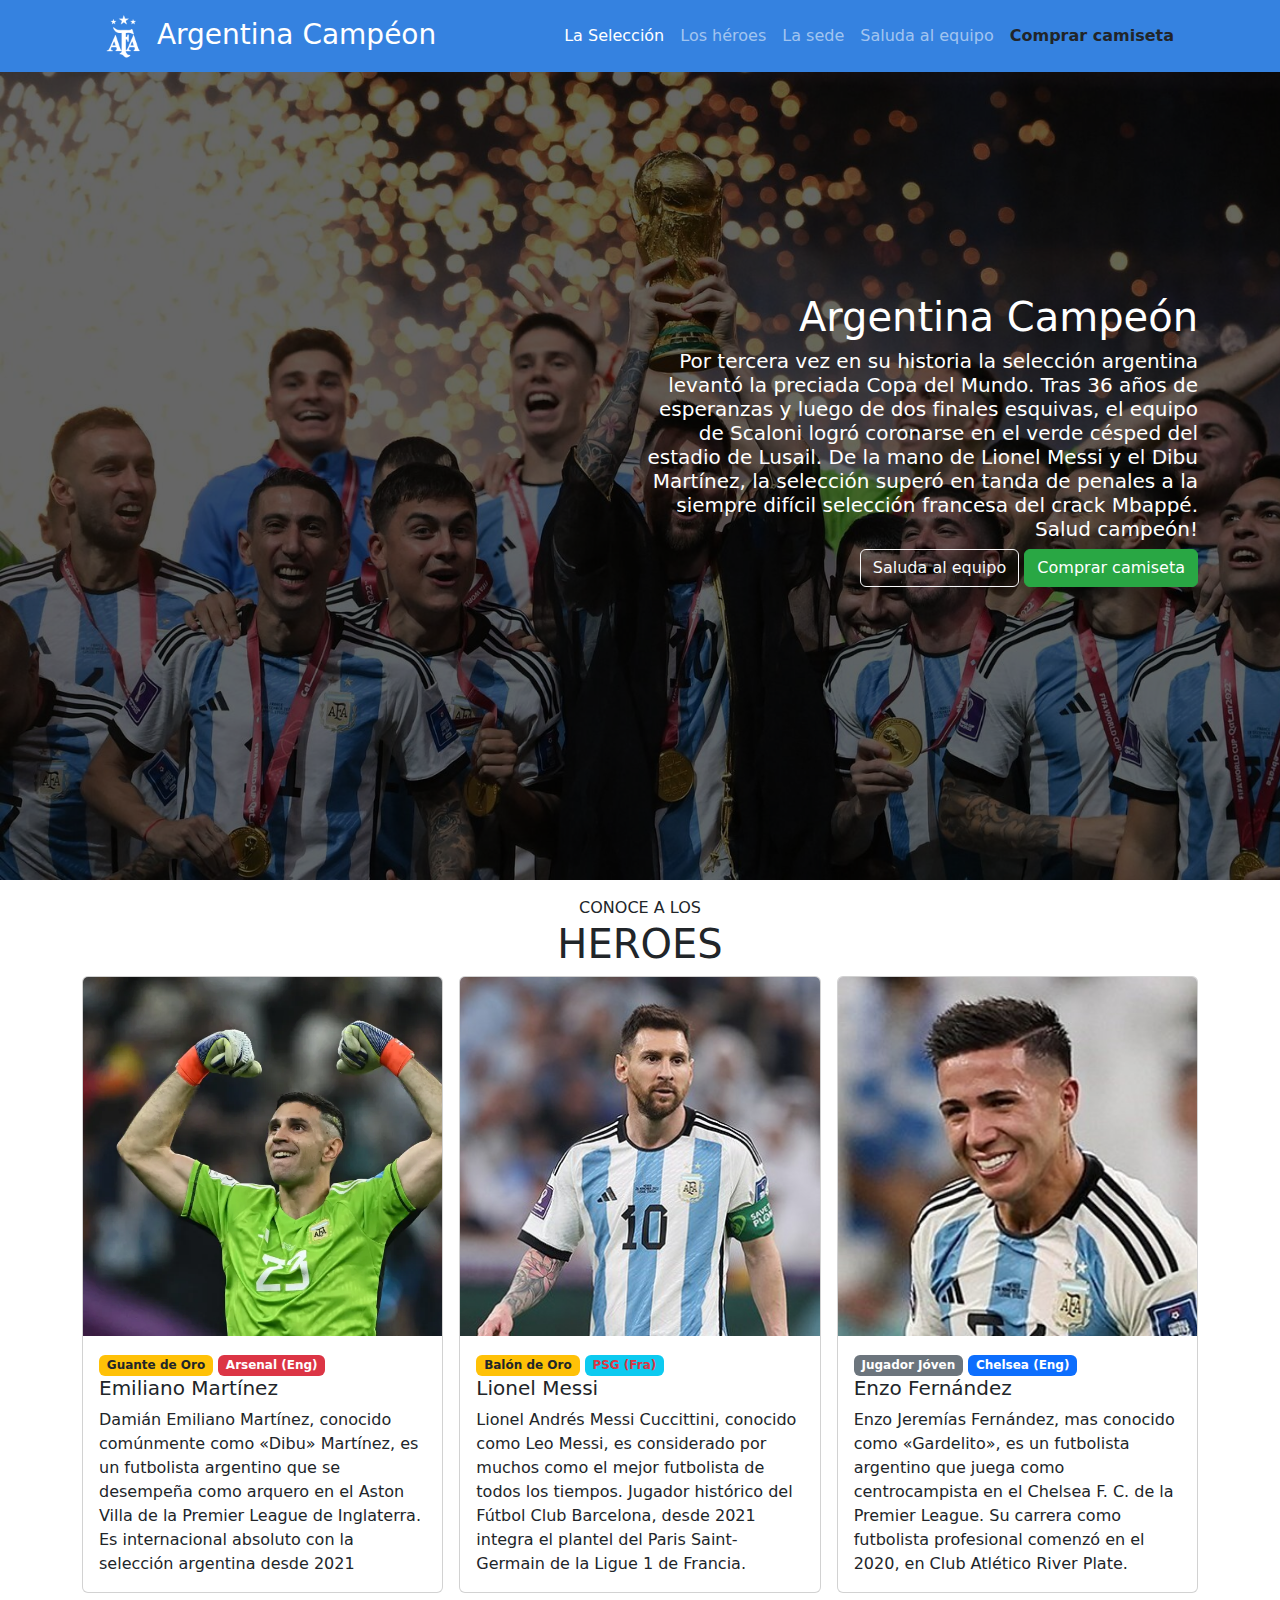
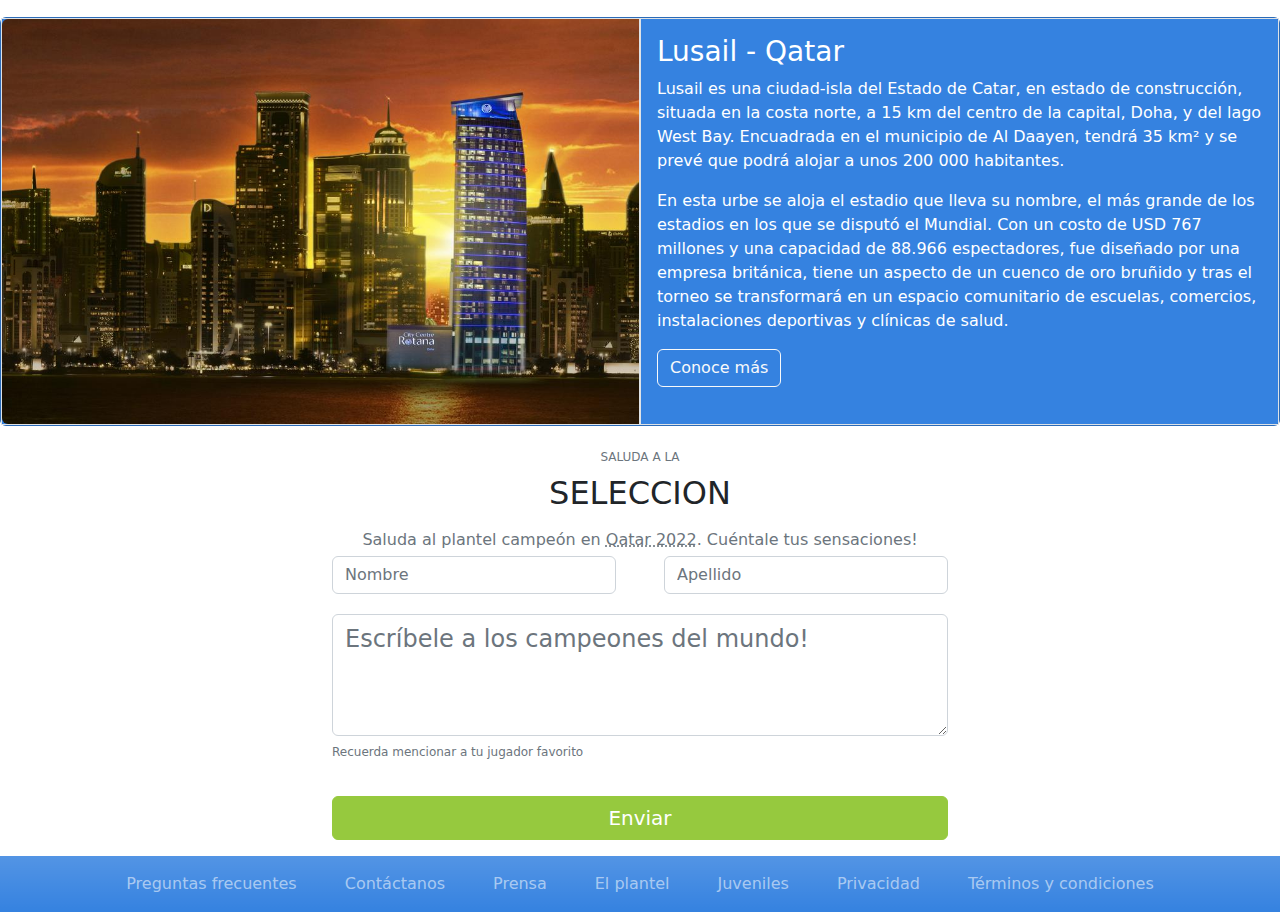
==== index.html @ 8aebe3c0 "entrega inicial" ====
<!DOCTYPE html>
<html lang="es">
<head>
    <meta charset="UTF-8">
    <meta http-equiv="X-UA-Compatible" content="IE=edge">
    <meta name="viewport" content="width=device-width, initial-scale=1.0">
    <link rel="stylesheet" href="assets/css/bootstrap.min.css">
    <link rel="stylesheet" href="assets/css/style.css">
    <title>TP Integrador Front</title>
</head>
<body>
    <header class="container">
        <nav class="navbar fixed-top navbar-expand-lg navbar-dark bg-graynav">
            <div class="container">
                <a class="navbar-brand ps-3 p-0 fs-3" href="#">
                    <img src="assets/img/afa.png" alt="Logo" width="50px" height="auto" class="d-inline-block">
                    Argentina Campéon
                </a>
                <div class="collapse navbar-collapse" id="navbarTogglerDemo02">
                    <ul class="navbar-nav ms-auto mb-2 mb-lg-0 end-0 pe-3 p-2">
                        <li class="nav-item">
                            <a class="nav-link active" aria-current="page" href="#">La Selección</a>
                        </li>
                        <li class="nav-item">
                            <a class="nav-link" href="#">Los héroes</a>
                        </li>
                        <li class="nav-item">
                            <a class="nav-link" href="#">La sede</a>
                        </li>
                        <li class="nav-item">
                            <a class="nav-link" href="#">Saluda al equipo</a>
                        </li>
                        <li class="nav-item">
                            <a class="nav-link fw-bold text-dark" href="#">Comprar camiseta</a>
                        </li>
                    </ul>
                </div>
            </div>
        </nav>
    </header>
    <main>        
        <div class="banner text-white">
            <div class="container" style="display: flex; justify-content: flex-end; align-items: center; height: 880px;">
                <div class="banner-evento col-6">
                    <h1>Argentina Campeón</h1>
                    <h5>Por tercera vez en su historia la selección argentina levantó la preciada Copa del Mundo. Tras 36 años de esperanzas y luego de dos finales esquivas, el equipo de Scaloni logró coronarse en el verde césped del estadio de Lusail. De la mano de Lionel Messi y el Dibu Martínez, la selección superó en tanda de penales a la siempre difícil selección francesa del crack Mbappé. Salud campeón!</h5>
                    <a href="#" class="btn btn-outline-light">Saluda al equipo</a>
                    <a href="#" class="btn btn-success" style="background-color: #29a744; border-color: #29a744;">Comprar camiseta</a>
                </div>
            </div>
        </div>
         <div class="container">
            <p class="text secondary pb-0 mb-0 mt-3" style="text-align: center;">CONOCE A LOS</p>
            <h1 style="text-align: center;">HEROES</h1>
            <div class="row row-cols-1 row-cols-md-3 g-3">
                <div class="col">
                    <div class="card h-100">
                        <img src="assets/img/dibu.jpg" class="card-img-top" alt="...">
                        <div class="card-body">
                            <span class="badge bg-warning text-dark">Guante de Oro</span>
                            <span class="badge bg-danger">Arsenal (Eng)</span>
                            <h5 class="card-title">Emiliano Martínez</h5>
                            <p class="card-text">Damián Emiliano Martínez, conocido comúnmente como «Dibu» Martínez, es un futbolista argentino que se desempeña como arquero en el Aston Villa de la Premier League de Inglaterra. Es internacional absoluto con la selección argentina desde 2021</p>
                        </div>
                    </div>
                </div>
                <div class="col">
                    <div class="card h-100">
                        <img src="assets/img/messi.jpg" class="card-img-top" alt="...">
                        <div class="card-body">
                            <span class="badge bg-warning text-dark">Balón de Oro</span>
                            <span class="badge bg-info text-danger">PSG (Fra)</span>
                            <h5 class="card-title">Lionel Messi</h5>
                            <p class="card-text">Lionel Andrés Messi Cuccittini, conocido como Leo Messi, es considerado por muchos como el mejor futbolista de todos los tiempos. Jugador histórico del Fútbol Club Barcelona, desde 2021 integra el plantel del Paris Saint-Germain de la Ligue 1 de Francia.</p>
                        </div>
                    </div>
                </div>
                <div class="col">
                    <div class="card h-100">
                        <img src="assets/img/enzo.jpg" class="card-img-top" alt="...">
                        <div class="card-body">
                            <span class="badge bg-secondary">Jugador Jóven</span>
                            <span class="badge bg-primary">Chelsea (Eng)</span>
                            <h5 class="card-title">Enzo Fernández</h5>
                            <p class="card-text">Enzo Jeremías Fernández, mas conocido como «Gardelito», es un futbolista argentino que juega como centrocampista en el Chelsea F. C. de la Premier League. Su carrera como futbolista profesional comenzó en el 2020, en Club Atlético River Plate.</p>
                        </div>
                    </div>
                </div>                                
            </div>
         </div>
         <div class="card mb-3 text-white mt-4" style="max-width: 100%; background-color: #3582e0">
            <div class="row g-0">
                <div class="col-md-6 d-flex border">
                    <img src="assets/img/doha.jpg" class="img-fluid rounded-start" alt="Doha">
                </div>
                <div class="col-md-6 d-flex border">
                    <div class="card-body">
                        <h3 class="card-title">Lusail - Qatar</h5>
                        <p class="card-text">Lusail es una ciudad-isla del Estado de Catar, en estado de construcción, situada en la costa norte, a 15 km del centro de la capital, Doha, y del lago West Bay. Encuadrada en el municipio de Al Daayen, tendrá 35 km² y se prevé que podrá alojar a unos 200 000 habitantes.</p>
                        <p class="card-text"></p>En esta urbe se aloja el estadio que lleva su nombre, el más grande de los estadios en los que se disputó el Mundial. Con un costo de USD 767 millones y una capacidad de 88.966 espectadores, fue diseñado por una empresa británica, tiene un aspecto de un cuenco de oro bruñido y tras el torneo se transformará en un espacio comunitario de escuelas, comercios, instalaciones deportivas y clínicas de salud.</p>
                        <a href="#" class="btn btn-outline-light">Conoce más</a>
                    </div>
                </div>
            </div>
        </div>
        <div class="container w-50 pt-2">
            <div class="text-center">
                <p class="text-secondary m-0"><sup>SALUDA A LA</sup>
                    <h2>SELECCION</h2>
                </p>
                <p class="text-secondary m-1">Saluda al plantel campeón en <a href="#!" class="text-secondary"                 style="text-decoration-style: dotted;">Qatar 2022</a>. Cuéntale tus sensaciones!</p>
            </div>
            <form class="row g-1 gx-5">
                <div class="col-md-6 mb-3">
                    <input type="text" class="form-control" placeholder="Nombre">
                </div>
                <div class="col-md-6 mb-3">
                    <input type="text" class="form-control" placeholder="Apellido">
                </div>
                <div class="mb-3">
                    <textarea class="form-control fs-4" rows="3" placeholder="Escríbele a los campeones del mundo!"></textarea>
                    <p class="text-secondary"><sub>Recuerda mencionar a tu jugador favorito</sub></p>
                </div>
                <div class="d-grid">
                    <button class="btn btn-success text-white fs-5" style="background-color: #96c93e; border-color: #96c93e;" type="submit">Enviar</button>
                </div>
            </form>
        </div>
    </main>
    <footer>
        <nav class="navbar navbar-expand-lg navbar-dark bg-gradient">
            <div class="container" style="max-width: 90%;">
                <ul class="navbar-nav mx-auto">
                    <li class="nav-item espacio-footer">
                        <a class="nav-link" href="#">Preguntas frecuentes</a>
                    </li>
                    <li class="nav-item espacio-footer">
                        <a class="nav-link" href="#">Contáctanos</a>
                    </li>
                    <li class="nav-item espacio-footer">
                        <a class="nav-link" href="#">Prensa</a>
                    </li>
                    <li class="nav-item espacio-footer">
                        <a class="nav-link" href="#">El plantel</a>
                    </li>
                    <li class="nav-item espacio-footer">
                        <a class="nav-link" href="#">Juveniles</a>
                    </li>
                    <li class="nav-item espacio-footer">
                        <a class="nav-link" href="#">Privacidad</a>
                    </li>
                    <li class="nav-item">
                        <a class="nav-link" href="#">Términos y condiciones</a>
                    </li>
                </ul>
            </div>
        </nav>
    </footer>
    <script src="assets/js/bootstrap.min.js"></script>
</body>
</html>
---- assets/css/style.css ----
.navbar {
    background-color: #3582e0;
}

.banner {
    background-image: url(../img/campeon.jpg);
    background-size: cover;
    position: relative;
    text-align: right
}

.banner::before {
    content: "";
    position: absolute;
    top: 0px;
    right: 0px;
    bottom: 0px;
    left: 0px;
    background-color: rgba(0, 0, 0, 0.6);
}

.banner-evento {
    position: relative;
}

footer {
    background-color: #1d3a4a;
    margin-top: 1rem;
}

.espacio-footer {
    margin-right: 2rem;
}
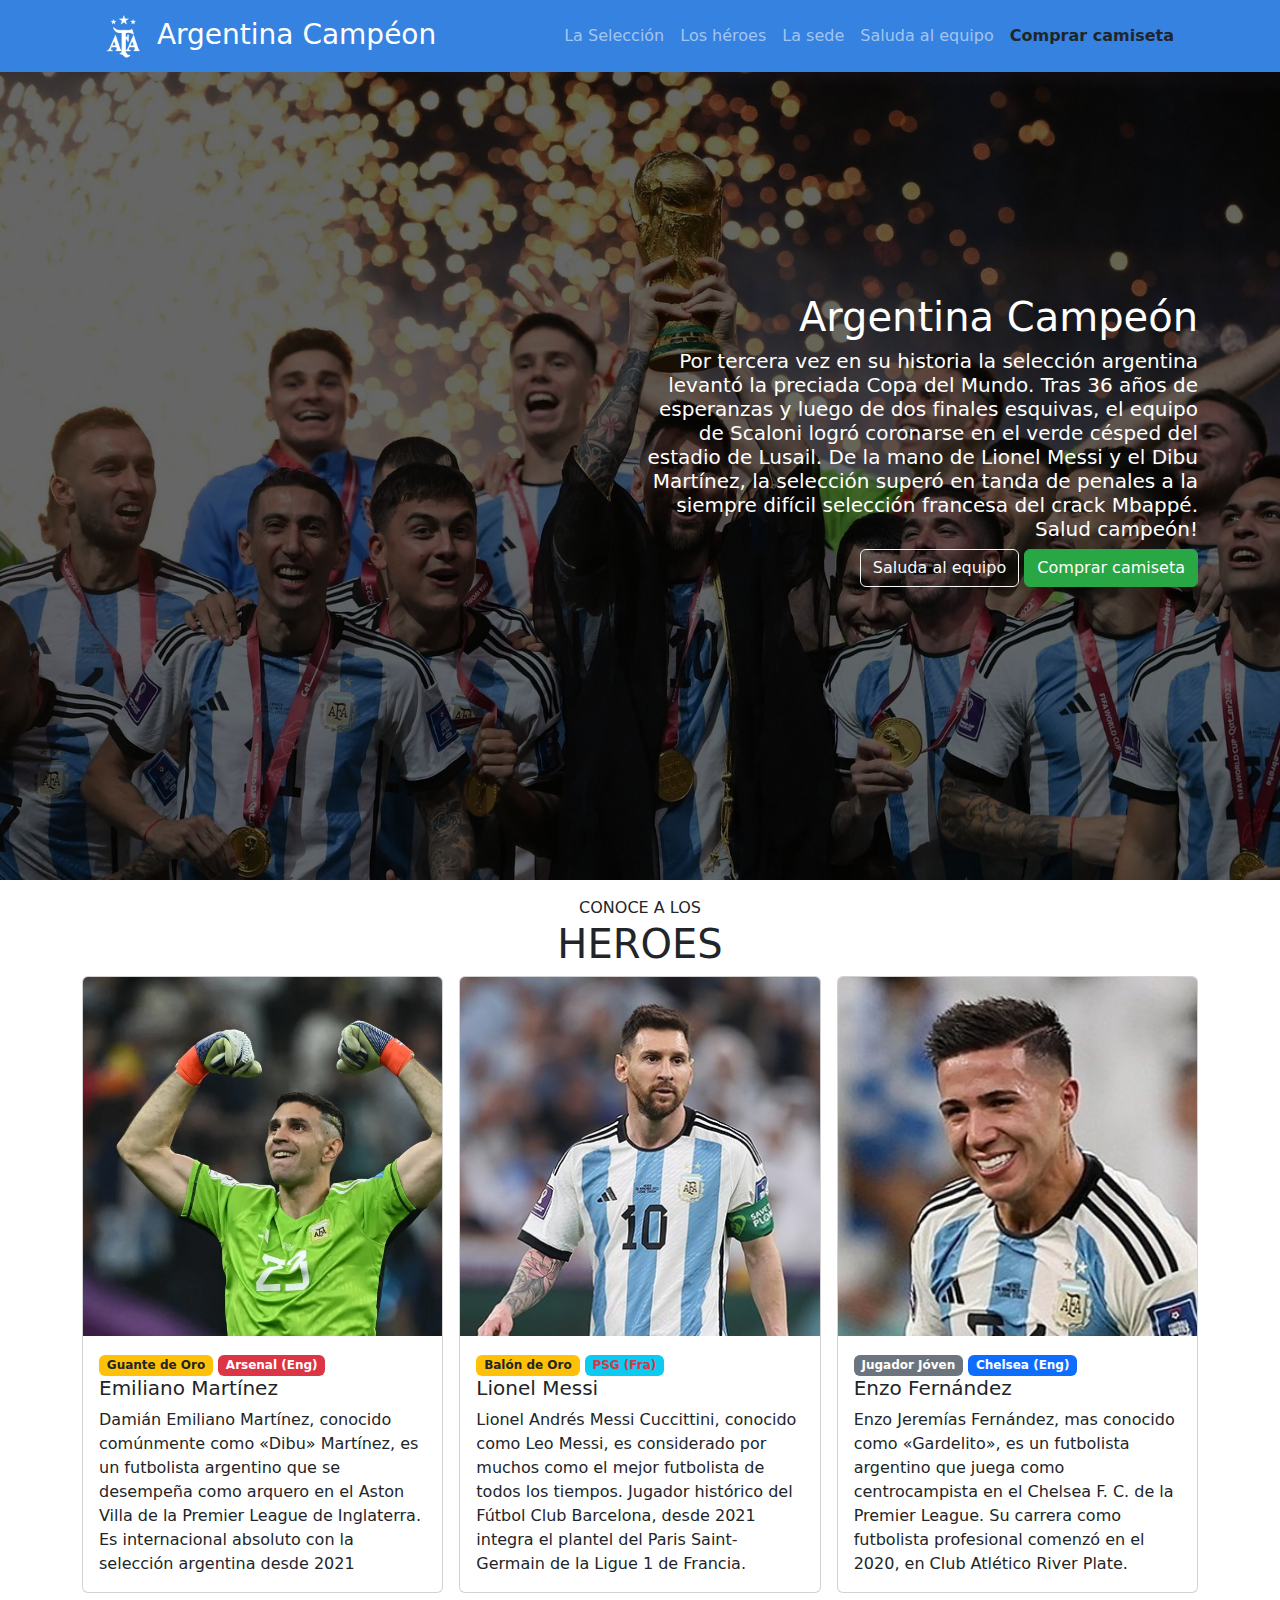
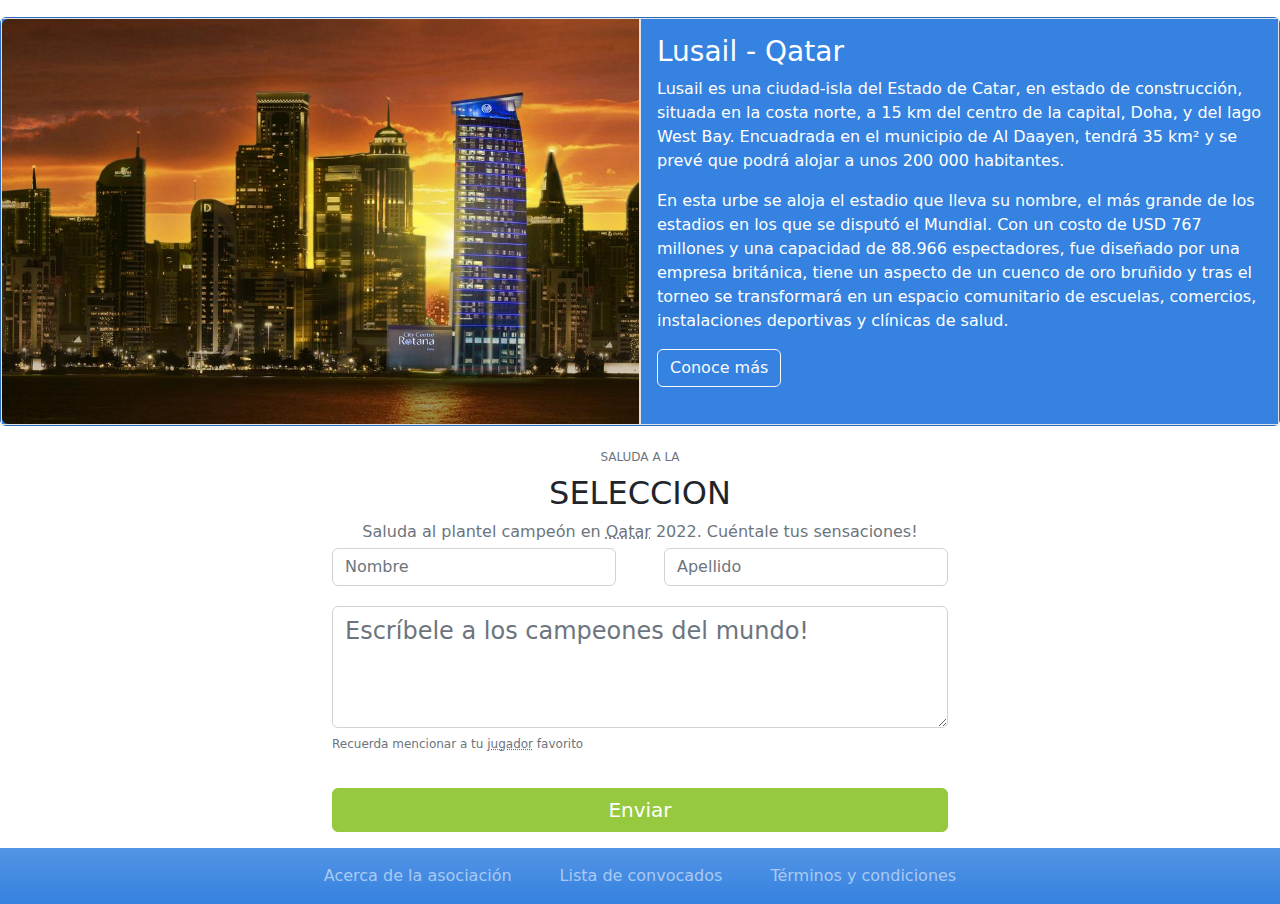
==== commit b4afcc76: "proyecto final" ====
--- a/index.html
+++ b/index.html
@@ -6,7 +6,7 @@
     <meta name="viewport" content="width=device-width, initial-scale=1.0">
     <link rel="stylesheet" href="assets/css/bootstrap.min.css">
     <link rel="stylesheet" href="assets/css/style.css">
-    <title>TP Integrador Front</title>
+    <title>Argentina campeón mundial</title>
 </head>
 <body>
     <header class="container">
@@ -19,19 +19,19 @@
                 <div class="collapse navbar-collapse" id="navbarTogglerDemo02">
                     <ul class="navbar-nav ms-auto mb-2 mb-lg-0 end-0 pe-3 p-2">
                         <li class="nav-item">
-                            <a class="nav-link active" aria-current="page" href="#">La Selección</a>
+                            <a class="nav-link" aria-current="page" href="#">La Selección</a>
                         </li>
                         <li class="nav-item">
-                            <a class="nav-link" href="#">Los héroes</a>
+                            <a class="nav-link" href="#heroes">Los héroes</a>
                         </li>
                         <li class="nav-item">
-                            <a class="nav-link" href="#">La sede</a>
+                            <a class="nav-link" href="#sede">La sede</a>
                         </li>
                         <li class="nav-item">
-                            <a class="nav-link" href="#">Saluda al equipo</a>
+                            <a class="nav-link" href="#seleccion">Saluda al equipo</a>
                         </li>
                         <li class="nav-item">
-                            <a class="nav-link fw-bold text-dark" href="#">Comprar camiseta</a>
+                            <a class="nav-link fw-bold text-dark" href="camiseta.html">Comprar camiseta</a>
                         </li>
                     </ul>
                 </div>
@@ -44,12 +44,12 @@
                 <div class="banner-evento col-6">
                     <h1>Argentina Campeón</h1>
                     <h5>Por tercera vez en su historia la selección argentina levantó la preciada Copa del Mundo. Tras 36 años de esperanzas y luego de dos finales esquivas, el equipo de Scaloni logró coronarse en el verde césped del estadio de Lusail. De la mano de Lionel Messi y el Dibu Martínez, la selección superó en tanda de penales a la siempre difícil selección francesa del crack Mbappé. Salud campeón!</h5>
-                    <a href="#" class="btn btn-outline-light">Saluda al equipo</a>
-                    <a href="#" class="btn btn-success" style="background-color: #29a744; border-color: #29a744;">Comprar camiseta</a>
+                    <a href="#seleccion" class="btn btn-outline-light">Saluda al equipo</a>
+                    <a href="camiseta.html" class="btn btn-success" style="background-color: #29a744; border-color: #29a744;">Comprar camiseta</a>
                 </div>
             </div>
         </div>
-         <div class="container">
+        <div id="heroes" class="container">
             <p class="text secondary pb-0 mb-0 mt-3" style="text-align: center;">CONOCE A LOS</p>
             <h1 style="text-align: center;">HEROES</h1>
             <div class="row row-cols-1 row-cols-md-3 g-3">
@@ -82,13 +82,13 @@
                             <span class="badge bg-secondary">Jugador Jóven</span>
                             <span class="badge bg-primary">Chelsea (Eng)</span>
                             <h5 class="card-title">Enzo Fernández</h5>
-                            <p class="card-text">Enzo Jeremías Fernández, mas conocido como «Gardelito», es un futbolista argentino que juega como centrocampista en el Chelsea F. C. de la Premier League. Su carrera como futbolista profesional comenzó en el 2020, en Club Atlético River Plate.</p>
+                            <p id="sede" class="card-text">Enzo Jeremías Fernández, mas conocido como «Gardelito», es un futbolista argentino que juega como centrocampista en el Chelsea F. C. de la Premier League. Su carrera como futbolista profesional comenzó en el 2020, en Club Atlético River Plate.</p>
                         </div>
                     </div>
                 </div>                                
             </div>
-         </div>
-         <div class="card mb-3 text-white mt-4" style="max-width: 100%; background-color: #3582e0">
+        </div>
+        <div class="card mb-3 text-white mt-4" style="max-width: 100%; background-color: #3582e0">
             <div class="row g-0">
                 <div class="col-md-6 d-flex border">
                     <img src="assets/img/doha.jpg" class="img-fluid rounded-start" alt="Doha">
@@ -98,17 +98,16 @@
                         <h3 class="card-title">Lusail - Qatar</h5>
                         <p class="card-text">Lusail es una ciudad-isla del Estado de Catar, en estado de construcción, situada en la costa norte, a 15 km del centro de la capital, Doha, y del lago West Bay. Encuadrada en el municipio de Al Daayen, tendrá 35 km² y se prevé que podrá alojar a unos 200 000 habitantes.</p>
                         <p class="card-text"></p>En esta urbe se aloja el estadio que lleva su nombre, el más grande de los estadios en los que se disputó el Mundial. Con un costo de USD 767 millones y una capacidad de 88.966 espectadores, fue diseñado por una empresa británica, tiene un aspecto de un cuenco de oro bruñido y tras el torneo se transformará en un espacio comunitario de escuelas, comercios, instalaciones deportivas y clínicas de salud.</p>
-                        <a href="#" class="btn btn-outline-light">Conoce más</a>
+                        <a href="https://www.lusail.com" target="blank" class="btn btn-outline-light">Conoce más</a>
                     </div>
                 </div>
             </div>
         </div>
-        <div class="container w-50 pt-2">
+        <div id="seleccion" class="container w-50 pt-2">
             <div class="text-center">
-                <p class="text-secondary m-0"><sup>SALUDA A LA</sup>
-                    <h2>SELECCION</h2>
-                </p>
-                <p class="text-secondary m-1">Saluda al plantel campeón en <a href="#!" class="text-secondary"                 style="text-decoration-style: dotted;">Qatar 2022</a>. Cuéntale tus sensaciones!</p>
+                <p class="text-secondary m-0"><sup>SALUDA A LA</sup></p>
+                <h2 >SELECCION</h2>
+                <p class="text-secondary m-1">Saluda al plantel campeón en <a href="#sede" class="text-secondary" style="text-decoration-style: dotted;">Qatar</a> 2022. Cuéntale tus sensaciones!</p>
             </div>
             <form class="row g-1 gx-5">
                 <div class="col-md-6 mb-3">
@@ -119,7 +118,7 @@
                 </div>
                 <div class="mb-3">
                     <textarea class="form-control fs-4" rows="3" placeholder="Escríbele a los campeones del mundo!"></textarea>
-                    <p class="text-secondary"><sub>Recuerda mencionar a tu jugador favorito</sub></p>
+                    <p class="text-secondary"><sub>Recuerda mencionar a tu <a href="Controlador?access=jugadores" class="text-secondary" style="text-decoration-style: dotted;">jugador</a> favorito</sub></p>
                 </div>
                 <div class="d-grid">
                     <button class="btn btn-success text-white fs-5" style="background-color: #96c93e; border-color: #96c93e;" type="submit">Enviar</button>
@@ -132,25 +131,13 @@
             <div class="container" style="max-width: 90%;">
                 <ul class="navbar-nav mx-auto">
                     <li class="nav-item espacio-footer">
-                        <a class="nav-link" href="#">Preguntas frecuentes</a>
+                        <a class="nav-link" href="acerca.html">Acerca de la asociación</a>
                     </li>
                     <li class="nav-item espacio-footer">
-                        <a class="nav-link" href="#">Contáctanos</a>
-                    </li>
-                    <li class="nav-item espacio-footer">
-                        <a class="nav-link" href="#">Prensa</a>
-                    </li>
-                    <li class="nav-item espacio-footer">
-                        <a class="nav-link" href="#">El plantel</a>
-                    </li>
-                    <li class="nav-item espacio-footer">
-                        <a class="nav-link" href="#">Juveniles</a>
-                    </li>
-                    <li class="nav-item espacio-footer">
-                        <a class="nav-link" href="#">Privacidad</a>
+                        <a class="nav-link" href="jugadores.html">Lista de convocados</a>
                     </li>
                     <li class="nav-item">
-                        <a class="nav-link" href="#">Términos y condiciones</a>
+                        <a class="nav-link" href="terminos.html">Términos y condiciones</a>
                     </li>
                 </ul>
             </div>
